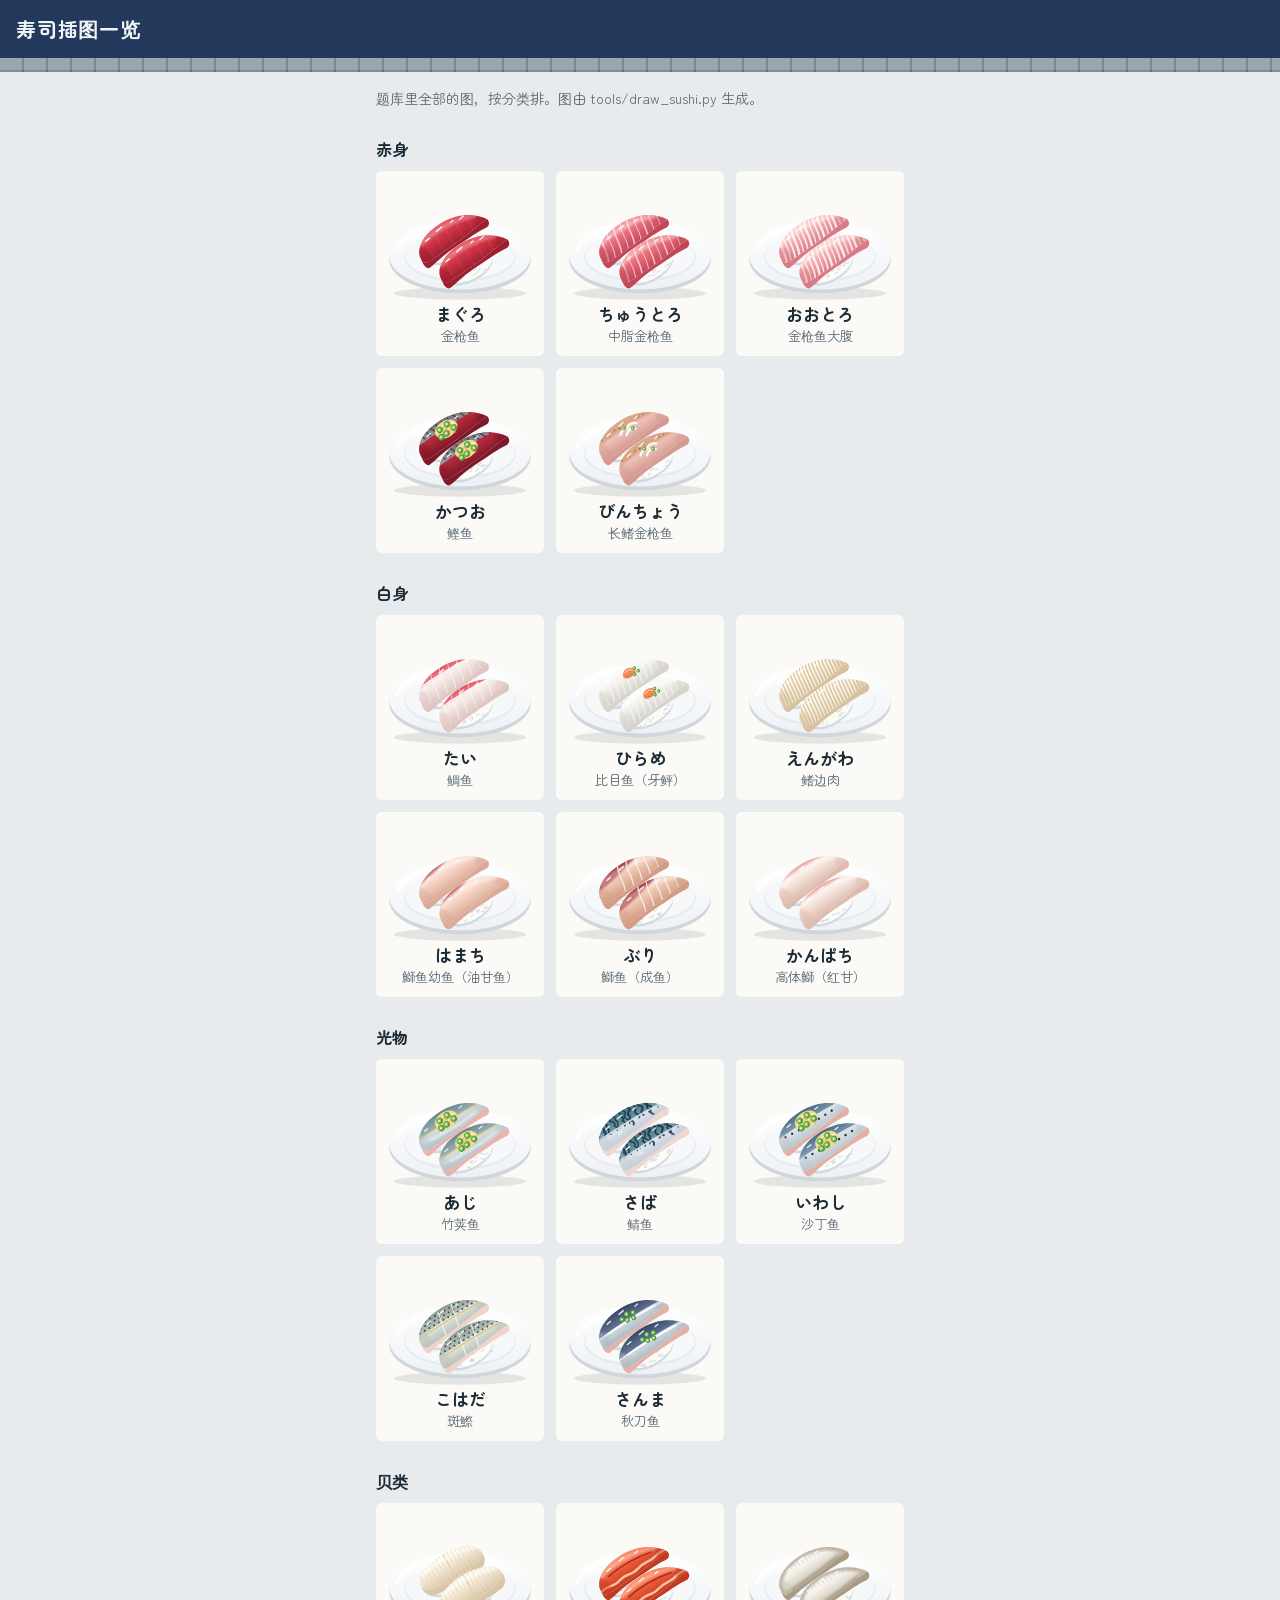
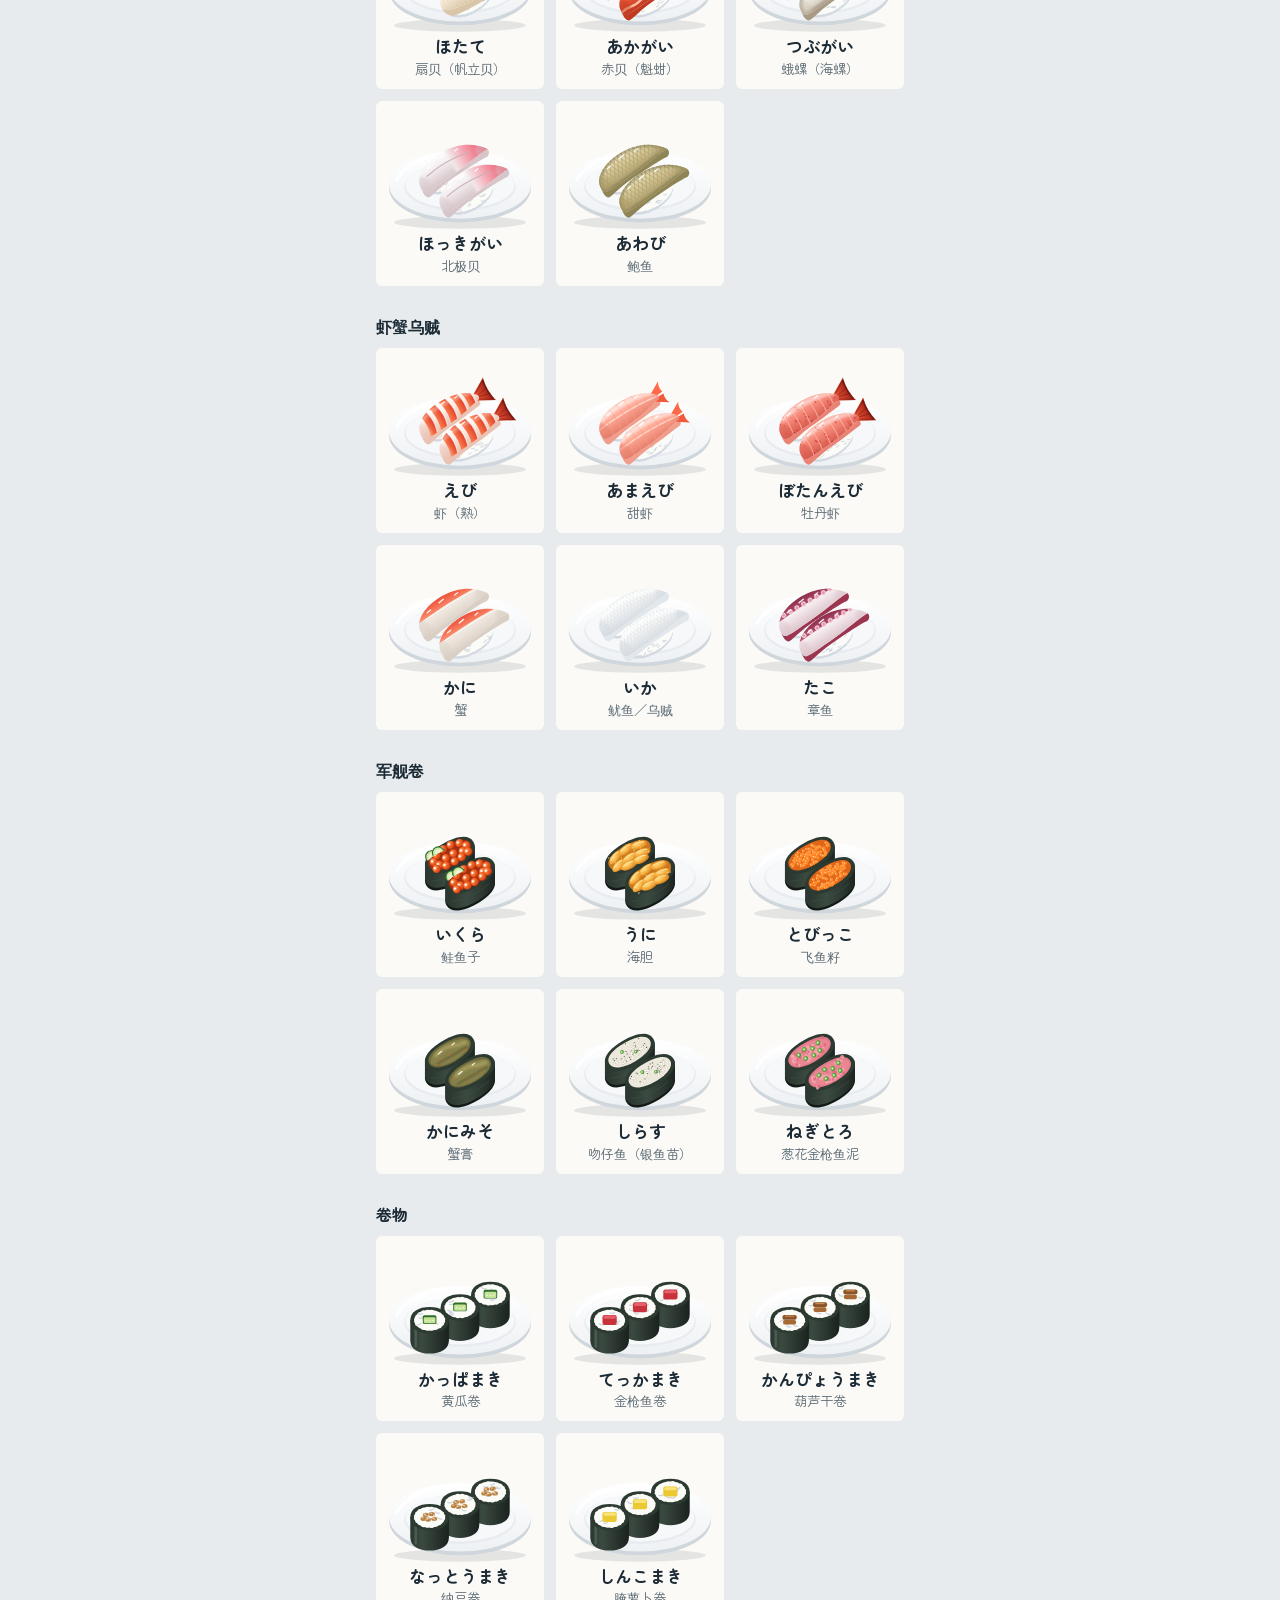
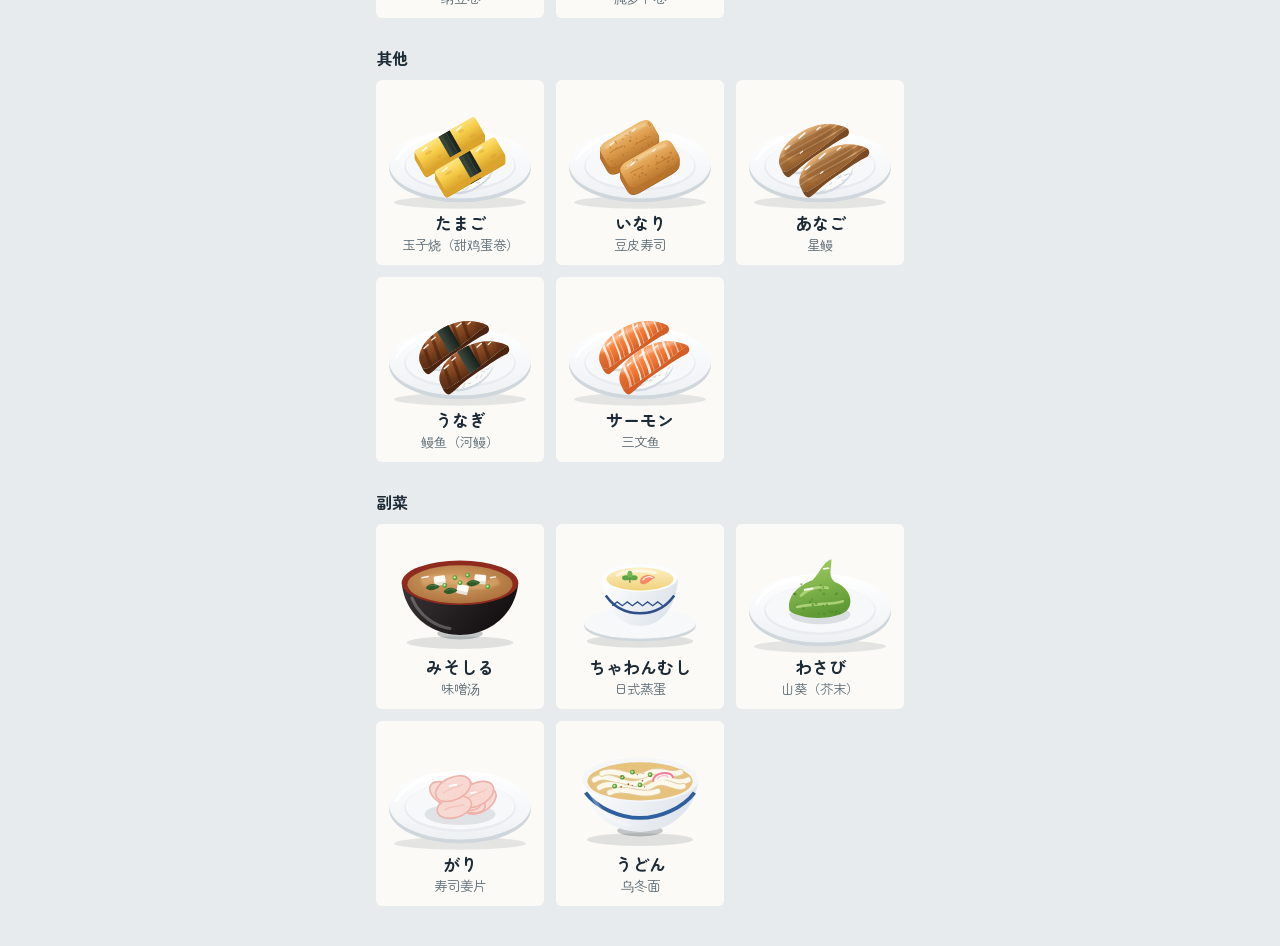
==== samples.html @ 62ec6c69 "回转寿司连线：v0.1 连线、v0.2 叠盘子计分、v0.5 图片模式 - 题库 48 个词、9 个分类，含汉字、罗马字、中英意思、价格档位和小知识 - 手机网页连线游戏：中英双语界面，右边可切换 图" ====
<!doctype html>
<html lang="zh-CN">
<head>
  <meta charset="utf-8">
  <meta name="viewport" content="width=device-width, initial-scale=1">
  <title>寿司插图一览</title>
  <link rel="preconnect" href="https://fonts.googleapis.com">
  <link rel="preconnect" href="https://fonts.gstatic.com" crossorigin>
  <link href="https://fonts.googleapis.com/css2?family=Zen+Maru+Gothic:wght@500;700&display=swap" rel="stylesheet">
  <link rel="stylesheet" href="style.css">
  <style>
    main { padding-bottom: 40px; }
    h2 { font-size: 1rem; margin: 28px 0 10px; }
    .intro { margin: 0; color: var(--muted); font-size: 0.875rem; }
    .grid { display: grid; grid-template-columns: repeat(auto-fill, minmax(150px, 1fr)); gap: 12px; }
    .card { background: var(--porcelain); border-radius: 6px; padding: 8px 8px 10px; text-align: center; color: #1c2b36; }
    .card img { width: 100%; display: block; }
    .card b { font-family: var(--kana-font); font-size: 1.0625rem; }
    .card small { display: block; color: #5c6b75; }
  </style>
</head>
<body>
  <header class="noren"><h1>寿司插图一览</h1></header>
  <div class="belt" aria-hidden="true"></div>
  <main>
    <p class="intro">题库里全部的图，按分类排。图由 tools/draw_sushi.py 生成。</p>
    <div id="list"></div>
  </main>
  <script>
    fetch("data/words.json").then((r) => r.json()).then(({ categories, words }) => {
      const list = document.getElementById("list");
      for (const c of categories) {
        const h = document.createElement("h2");
        h.textContent = c.zh;
        const grid = document.createElement("div");
        grid.className = "grid";
        for (const w of words.filter((w) => w.cat === c.id)) {
          const card = document.createElement("div");
          card.className = "card";
          card.innerHTML = `<img alt=""><b lang="ja"></b><small></small>`;
          card.querySelector("img").src = `img/sushi/${w.id}.svg?v=${Date.now()}`;
          card.querySelector("b").textContent = w.kana;
          card.querySelector("small").textContent = w.zh;
          grid.append(card);
        }
        list.append(h, grid);
      }
    });
  </script>
</body>
</html>
---- style.css ----
:root {
  --steel: #e7ebed;      /* 店里的不锈钢台面 */
  --steel-dark: #9aa5ad;  /* 传送带链节 */
  --surface: #ffffff;
  --ink: #1c2b36;
  --muted: #5c6b75;
  --noren: #23395b;       /* 藍色暖帘 */
  --noren-ink: #f2f5f7;
  --porcelain: #fbfaf7;   /* 盘子的白瓷 */
  --wrong: #8a96a0;

  /* 盘子颜色 = 价格档位，和店里一样 */
  --tier-0: #aab3b9;  /* 白盘，免费 */
  --tier-1: #2b67a8;  /* 蓝 ¥120 */
  --tier-2: #c23b2e;  /* 红 ¥180 */
  --tier-3: #6e4c94;  /* 紫 ¥260 */
  --tier-4: #d9a21b;  /* 金 ¥360 */
  --ok: #3b8657;

  --kana-font: "Zen Maru Gothic", "Hiragino Maru Gothic ProN", "Yu Gothic", sans-serif;
  --body-font: "Zen Maru Gothic", "PingFang SC", "Hiragino Sans GB", "Microsoft YaHei", "Noto Sans SC", sans-serif;
}

@media (prefers-color-scheme: dark) {
  :root {
    --steel: #172028;
    --steel-dark: #3a4853;
    --surface: #22303b;
    --ink: #e6ecef;
    --muted: #9fadb6;
    --noren: #1a2c47;
    --wrong: #6b7882;
  }
}

* { box-sizing: border-box; }

html { -webkit-text-size-adjust: 100%; }

body {
  margin: 0;
  background: var(--steel);
  color: var(--ink);
  font-family: var(--body-font);
  font-size: 16px;
  line-height: 1.5;
  -webkit-tap-highlight-color: transparent;
}

button { font: inherit; color: inherit; cursor: pointer; }

:focus-visible { outline: 3px solid var(--tier-1); outline-offset: 2px; }

/* ---------- 顶部：暖帘 + 传送带 ---------- */

.noren {
  display: flex;
  align-items: center;
  justify-content: space-between;
  gap: 12px;
  padding: calc(14px + env(safe-area-inset-top)) 16px 14px;
  background: var(--noren);
  color: var(--noren-ink);
}

.noren h1 {
  margin: 0;
  font-family: var(--kana-font);
  font-weight: 700;
  font-size: 1.25rem;
  letter-spacing: 0.04em;
}

.belt {
  height: 14px;
  background:
    repeating-linear-gradient(90deg, var(--steel-dark) 0 22px, transparent 22px 24px),
    var(--steel-dark);
  background-color: #7d8991;
  box-shadow: inset 0 -2px 0 rgba(0, 0, 0, 0.15);
}

main {
  max-width: 560px;
  margin: 0 auto;
  padding: 16px 16px calc(112px + env(safe-area-inset-bottom));
}

/* ---------- 切换按钮 ---------- */

.seg {
  display: inline-flex;
  border-radius: 999px;
  padding: 3px;
  background: rgba(127, 140, 150, 0.22);
}

.seg button {
  border: 0;
  background: transparent;
  padding: 4px 12px;
  border-radius: 999px;
  font-size: 0.875rem;
}

.seg button[aria-pressed="true"] {
  background: var(--surface);
  color: var(--ink);
  font-weight: 700;
}

.noren .seg { background: rgba(255, 255, 255, 0.14); }
.noren .seg button { color: var(--noren-ink); }
.noren .seg button[aria-pressed="true"] { background: var(--noren-ink); color: var(--noren); }

.controls .row {
  display: flex;
  flex-wrap: wrap;
  align-items: center;
  gap: 8px 12px;
  font-size: 0.875rem;
  color: var(--muted);
}

.check {
  display: inline-flex;
  align-items: center;
  gap: 6px;
  margin-left: auto;
}

.check input { width: 18px; height: 18px; accent-color: var(--noren); }

.chips {
  display: flex;
  gap: 8px;
  margin: 12px -16px 0;
  padding: 0 16px 4px;
  overflow-x: auto;
  scrollbar-width: none;
}

.chips::-webkit-scrollbar { display: none; }

.chips button {
  flex: none;
  border: 1.5px solid var(--steel-dark);
  background: transparent;
  border-radius: 999px;
  padding: 5px 12px;
  font-size: 0.875rem;
  white-space: nowrap;
}

.chips button[aria-pressed="true"] {
  border-color: var(--noren);
  background: var(--noren);
  color: var(--noren-ink);
}

/* ---------- 一轮 ---------- */

.round { margin-top: 20px; }

.round-head {
  display: flex;
  align-items: center;
  justify-content: space-between;
}

.round-head h2 {
  margin: 0;
  font-size: 1rem;
  font-weight: 700;
}

.dots {
  display: flex;
  gap: 6px;
  margin: 0;
  padding: 0;
  list-style: none;
}

.dots li {
  width: 18px;
  height: 10px;
  border-radius: 50%;
  border: 2px solid var(--steel-dark);
}

.dots li.on {
  border-color: var(--rim);
  background: var(--porcelain);
  box-shadow: inset 0 0 0 1px var(--rim);
}

.hint {
  margin: 4px 0 12px;
  font-size: 0.8125rem;
  color: var(--muted);
}

.board {
  position: relative;
  display: grid;
  grid-template-columns: 1.1fr 1fr;
  column-gap: 32px;
}

.lines {
  position: absolute;
  inset: 0;
  width: 100%;
  height: 100%;
  pointer-events: none;
  overflow: visible;
}

.lines line {
  stroke-width: 4;
  stroke-linecap: round;
  animation: draw 0.35s ease-out both;
}

.lines circle { animation: pop 0.2s ease-out both; }

@keyframes draw {
  from { stroke-dashoffset: var(--len); }
  to { stroke-dashoffset: 0; }
}

@keyframes pop {
  from { r: 0; }
}

.col {
  display: flex;
  flex-direction: column;
  gap: 12px;
  margin: 0;
  padding: 0;
  list-style: none;
}

.col li { display: flex; }

/* 盘子：从侧面看过去的椭圆盘 */
.plate {
  position: relative;
  width: 100%;
  min-height: 60px;
  border: 5px solid var(--rim);
  border-radius: 50%;
  background: var(--porcelain);
  box-shadow:
    inset 0 0 0 3px var(--porcelain),
    inset 0 0 0 4.5px var(--rim),
    0 3px 0 rgba(0, 0, 0, 0.12);
  color: #1c2b36;
  display: flex;
  flex-direction: column;
  align-items: center;
  justify-content: center;
  padding: 4px 6px;
  transition: transform 0.15s ease, box-shadow 0.15s ease;
}

.plate .kana {
  font-family: var(--kana-font);
  font-weight: 700;
  font-size: 1.25rem;
  line-height: 1.2;
  letter-spacing: 0.02em;
}

.plate .kana.long { font-size: 1.05rem; letter-spacing: 0; }

.plate .romaji {
  font-size: 0.75rem;
  color: #5c6b75;
  line-height: 1.2;
}

body:not(.show-romaji) .plate .romaji { display: none; }

.plate[aria-pressed="true"] {
  transform: translateY(-4px) scale(1.04);
  box-shadow:
    inset 0 0 0 3px var(--porcelain),
    inset 0 0 0 4.5px var(--rim),
    0 0 0 3px var(--steel),
    0 0 0 6px var(--rim),
    0 10px 16px rgba(0, 0, 0, 0.25);
}

/* 意思：点餐平板上的小票 */
.tag {
  width: 100%;
  min-height: 60px;
  border: 1.5px solid var(--steel-dark);
  border-radius: 6px;
  background: var(--surface);
  padding: 6px 10px;
  text-align: left;
  font-size: 0.9375rem;
  line-height: 1.3;
  transition: transform 0.15s ease, border-color 0.15s ease;
}

.tag[aria-pressed="true"] {
  border-color: var(--noren);
  box-shadow: 0 0 0 2px var(--noren);
}

@media (prefers-color-scheme: dark) {
  .tag[aria-pressed="true"] { border-color: var(--ink); box-shadow: 0 0 0 2px var(--ink); }
}

/* 图片模式：小票换成插图，每一行高一点，左右两列要一样高才对得齐 */
.board.pic .plate, .board.pic .tag { min-height: 74px; }

.tag.pic {
  display: flex;
  align-items: center;
  justify-content: center;
  padding: 0;
  overflow: hidden;
  background: var(--porcelain);
}

/* 铺满小票，只裁掉盘子上下的空白，寿司就显得大 */
.tag.pic img { width: 100%; height: 74px; object-fit: cover; object-position: 50% 58%; display: block; }

.plate.done, .tag.done { cursor: default; }
.plate.done { box-shadow: inset 0 0 0 3px var(--porcelain), inset 0 0 0 4.5px var(--rim); }
.tag.done {
  border-color: var(--rim);
  border-left-width: 6px;
  padding-left: 6px;
}

.wrong { animation: shake 0.35s ease; }

@keyframes shake {
  20%, 60% { transform: translateX(-5px); }
  40%, 80% { transform: translateX(5px); }
}

/* 盘子转进来：一轮开始时唯一的入场动画 */
.board.enter .plate { animation: slide-in 0.45s cubic-bezier(.2,.8,.3,1) both; }
.board.enter li:nth-child(2) .plate { animation-delay: 0.06s; }
.board.enter li:nth-child(3) .plate { animation-delay: 0.12s; }
.board.enter li:nth-child(4) .plate { animation-delay: 0.18s; }
.board.enter li:nth-child(5) .plate { animation-delay: 0.24s; }

@keyframes slide-in {
  from { transform: translateX(-110vw); }
}

/* ---------- 小知识和本轮总结 ---------- */

.fact {
  min-height: 72px;
  margin-top: 20px;
  padding: 12px 14px;
  border-radius: 6px;
  background: var(--surface);
  border-left: 6px solid var(--rim, var(--steel-dark));
  font-size: 0.9375rem;
}

.fact:empty { visibility: hidden; }

.fact b {
  font-family: var(--kana-font);
  margin-right: 6px;
}

.summary {
  margin-top: 20px;
  padding: 16px;
  border-radius: 6px;
  background: var(--surface);
}

.summary h3 { margin: 0 0 4px; font-size: 1.0625rem; }
.summary p { margin: 0 0 12px; color: var(--muted); font-size: 0.875rem; }

.summary ul { margin: 0 0 16px; padding: 0; list-style: none; }

.summary li {
  display: grid;
  grid-template-columns: 1.25rem 64px 1fr;
  align-items: center;
  column-gap: 8px;
  padding: 8px 0;
  border-top: 1px solid rgba(127, 140, 150, 0.25);
}

.summary .mark { font-weight: 700; }
.summary .thumb { width: 64px; height: 51px; object-fit: contain; border-radius: 4px; background: var(--porcelain); }
.summary .mark.miss { color: var(--tier-2); }
.summary .mark.ok { color: var(--ok); }
.summary .word { font-family: var(--kana-font); font-weight: 700; }
.summary .meta { color: var(--muted); font-size: 0.8125rem; }

.primary {
  width: 100%;
  border: 0;
  border-radius: 999px;
  padding: 12px;
  background: var(--noren);
  color: var(--noren-ink);
  font-weight: 700;
  font-size: 1rem;
}

@media (prefers-color-scheme: dark) {
  .primary { background: var(--noren-ink); color: var(--noren); }
}

.empty { color: var(--muted); }

/* 答错过、转回来的盘子 */
.plate .again {
  position: absolute;
  top: -9px;
  right: 6px;
  padding: 0 6px;
  border-radius: 999px;
  background: var(--noren);
  color: var(--noren-ink);
  font-size: 0.6875rem;
  line-height: 1.6;
}

.fact .price {
  display: inline-block;
  margin-right: 8px;
  padding: 0 6px;
  border-radius: 999px;
  background: var(--rim);
  color: #fff;
  font-size: 0.75rem;
  font-weight: 700;
  vertical-align: 0.1em;
}

/* ---------- 底部托盘：叠起来的盘子 ---------- */

.tray {
  position: fixed;
  left: 0;
  right: 0;
  bottom: 0;
  z-index: 5;
  display: flex;
  align-items: center;
  gap: 14px;
  padding: 10px 16px calc(10px + env(safe-area-inset-bottom));
  background: var(--surface);
  border-top: 1px solid rgba(127, 140, 150, 0.3);
}

.stack {
  position: relative;
  flex: none;
  width: 56px;
  height: 60px;
}

.stack span {
  position: absolute;
  left: 2px;
  width: 52px;
  height: 14px;
  border-radius: 50%;
  border: 3px solid var(--rim);
  background: var(--porcelain);
  box-shadow: 0 1px 0 rgba(0, 0, 0, 0.18);
}

.stack span.drop { animation: drop 0.35s cubic-bezier(.3,1.4,.5,1) both; }

@keyframes drop {
  from { transform: translateY(-40px); opacity: 0; }
}

.tray-text {
  display: flex;
  flex-direction: column;
  line-height: 1.3;
}

.tray-text b { font-size: 1.0625rem; }
.tray-text span { color: var(--muted); font-size: 0.875rem; font-variant-numeric: tabular-nums; }

.tray .primary {
  width: auto;
  margin-left: auto;
  padding: 8px 20px;
  display: flex;
  flex-direction: column;
  align-items: center;
  line-height: 1.2;
}

.tray .primary span { font-family: var(--kana-font); }
.tray .primary small { font-weight: 500; font-size: 0.6875rem; opacity: 0.8; }
.primary:disabled { opacity: 0.4; cursor: default; }

/* ---------- 结账单 ---------- */

.bill {
  width: min(420px, calc(100vw - 32px));
  border: 0;
  border-radius: 6px;
  padding: 24px 20px 20px;
  background: var(--porcelain);
  color: #1c2b36;
  border-top: 8px solid var(--noren);
}

.bill::backdrop { background: rgba(10, 20, 30, 0.55); }

.bill h2 {
  margin: 0;
  font-family: var(--kana-font);
  font-size: 1.5rem;
  letter-spacing: 0.08em;
}

.bill .sub { margin: 4px 0 16px; color: #5c6b75; font-size: 0.875rem; }

.bill table {
  width: 100%;
  border-collapse: collapse;
  font-variant-numeric: tabular-nums;
  font-size: 0.9375rem;
}

.bill td, .bill th { padding: 8px 0; border-bottom: 1px dashed #c3cbd0; text-align: left; }
.bill td:nth-child(2) { color: #5c6b75; }
.bill td:last-child { text-align: right; }

.bill tfoot th, .bill tfoot td {
  border-bottom: 0;
  border-top: 2px solid #1c2b36;
  font-size: 1.125rem;
  font-weight: 700;
}

.bill .swatch {
  display: inline-block;
  width: 22px;
  height: 9px;
  margin-right: 8px;
  border-radius: 50%;
  border: 3px solid var(--rim);
  vertical-align: 0.05em;
}

.bill .note { margin: 10px 0 0; color: #5c6b75; font-size: 0.8125rem; }
.bill .note:empty { display: none; }

.bill .actions { display: flex; flex-direction: column; gap: 8px; margin-top: 20px; }

.bill .primary { background: var(--noren); color: var(--noren-ink); }

.ghost {
  border: 0;
  background: transparent;
  padding: 10px;
  color: #5c6b75;
  font-size: 0.9375rem;
}

@media (prefers-reduced-motion: reduce) {
  *, *::before, *::after { animation: none !important; transition: none !important; }
}
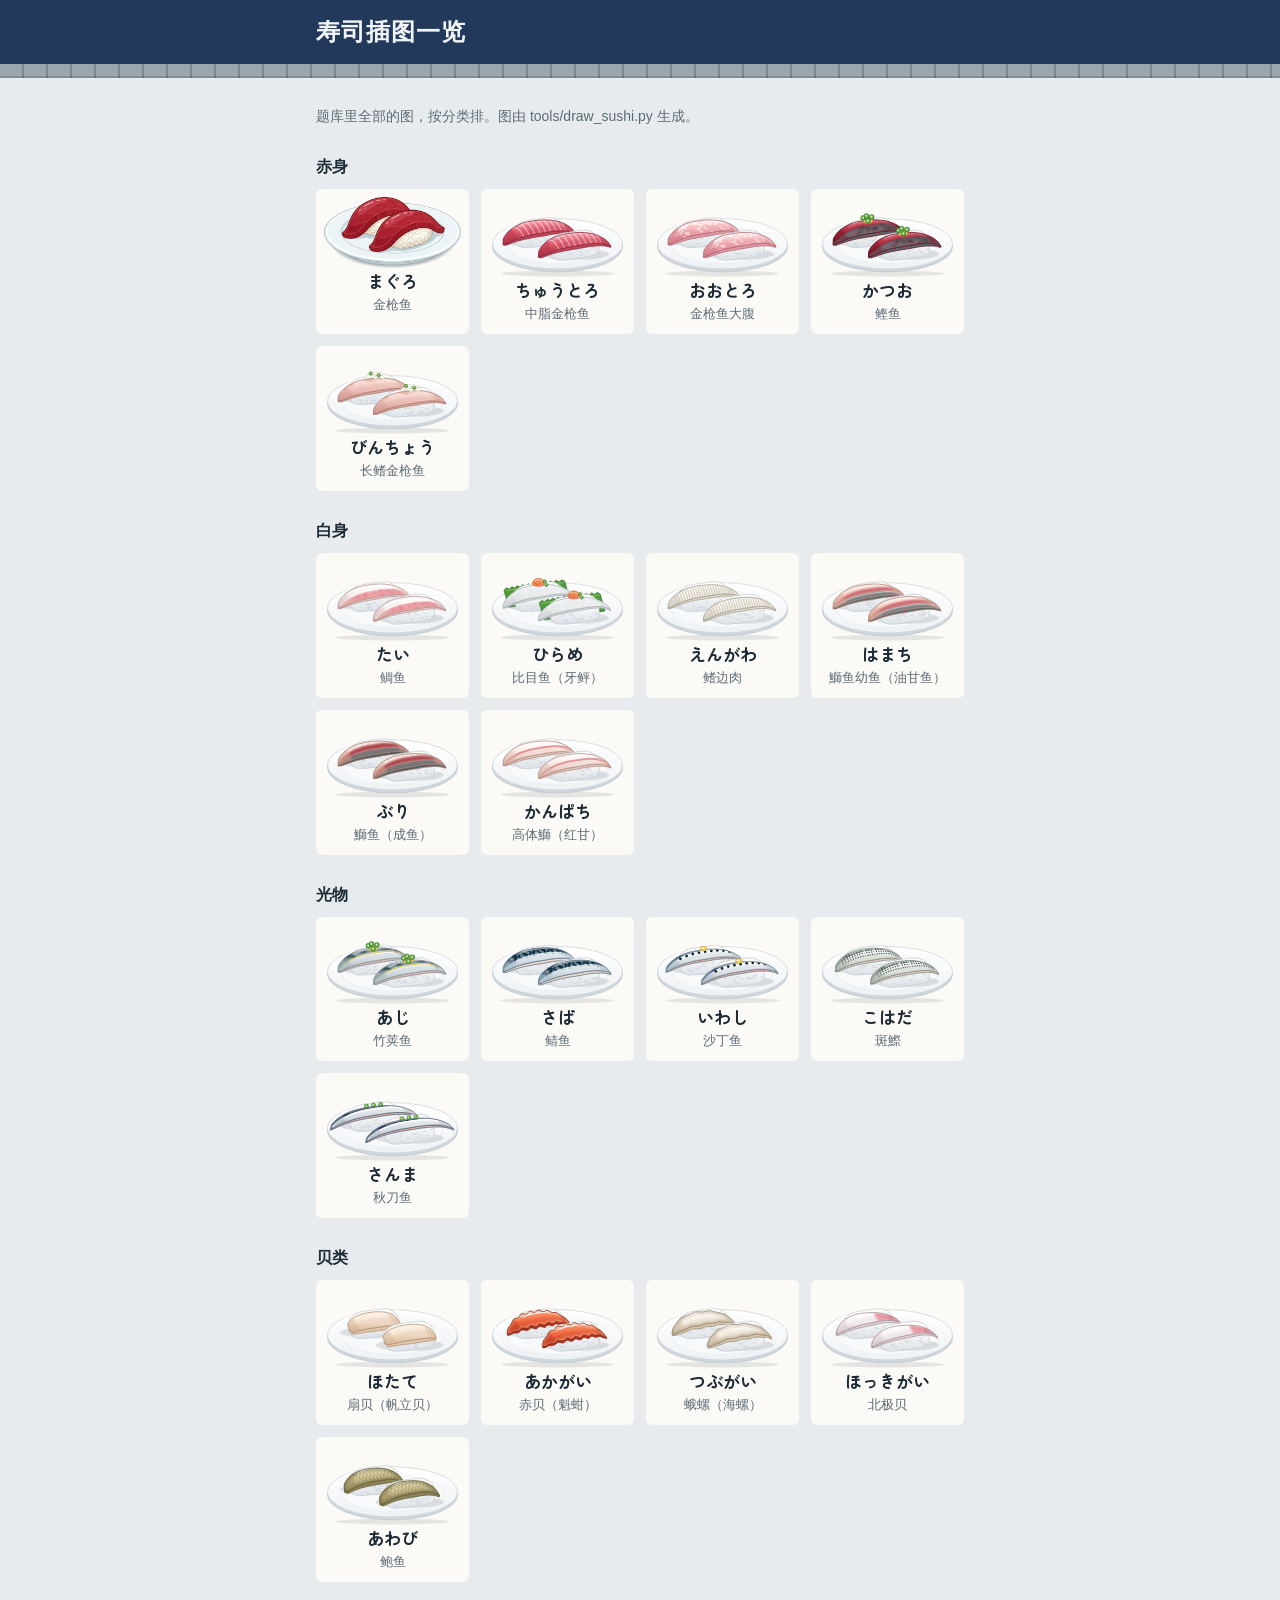
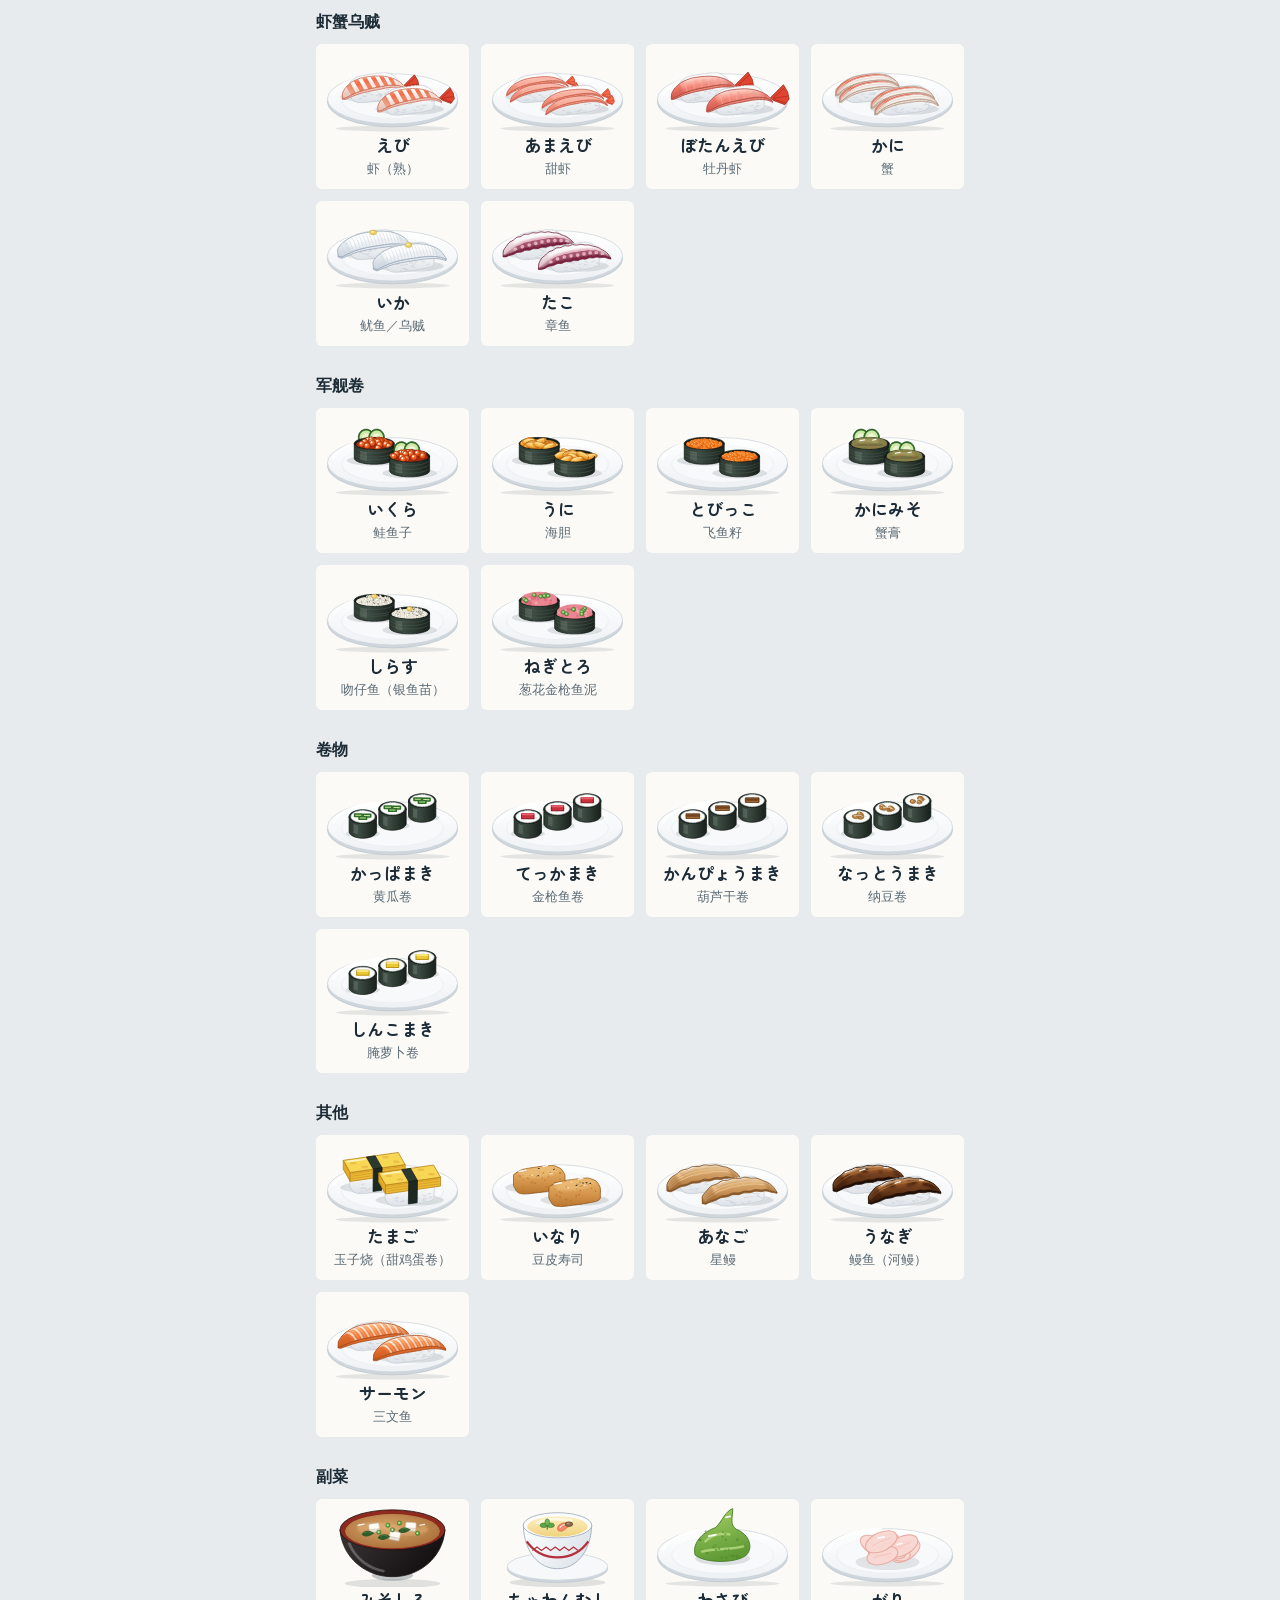
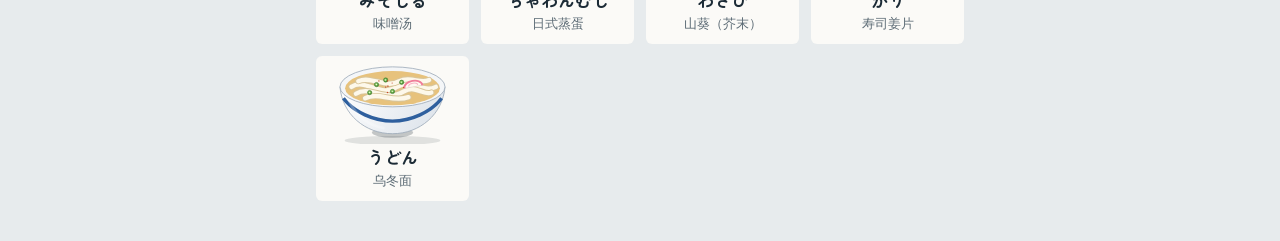
==== commit 8a12ae4a: "加 Gemini 批量生成插图的脚本和提示词；游戏支持 WebP 插图 - docs/gemini-prompts.md：统一风格的提示词 + 48 个词的描述（来自第二轮调研的辨认特征） - too" ====
--- a/samples.html
+++ b/samples.html
@@ -27,7 +27,10 @@
     <div id="list"></div>
   </main>
   <script>
-    fetch("data/words.json").then((r) => r.json()).then(({ categories, words }) => {
+    Promise.all([
+      fetch("data/words.json").then((r) => r.json()),
+      fetch("data/images.json").then((r) => (r.ok ? r.json() : [])).catch(() => []),
+    ]).then(([{ categories, words }, webp]) => {
       const list = document.getElementById("list");
       for (const c of categories) {
         const h = document.createElement("h2");
@@ -38,7 +41,7 @@
           const card = document.createElement("div");
           card.className = "card";
           card.innerHTML = `<img alt=""><b lang="ja"></b><small></small>`;
-          card.querySelector("img").src = `img/sushi/${w.id}.svg?v=${Date.now()}`;
+          card.querySelector("img").src = `img/sushi/${w.id}.${webp.includes(w.id) ? "webp" : "svg"}?v=${Date.now()}`;
           card.querySelector("b").textContent = w.kana;
           card.querySelector("small").textContent = w.zh;
           grid.append(card);
--- a/style.css
+++ b/style.css
@@ -17,9 +17,18 @@
   --tier-4: #d9a21b;  /* 金 ¥360 */
   --ok: #3b8657;
 
+  /* 按语言分开用字体：Zen Maru Gothic 是日文字体，没有很多简体字，
+     共用的汉字也会画成日文字形，所以中文一律用系统的简体中文字体 */
   --kana-font: "Zen Maru Gothic", "Hiragino Maru Gothic ProN", "Yu Gothic", sans-serif;
-  --body-font: "Zen Maru Gothic", "PingFang SC", "Hiragino Sans GB", "Microsoft YaHei", "Noto Sans SC", sans-serif;
-}
+  --zh-font: "PingFang SC", "Hiragino Sans GB", "Microsoft YaHei", "Noto Sans SC", "Noto Sans CJK SC", "Source Han Sans SC", sans-serif;
+  --en-font: "Zen Maru Gothic", var(--zh-font);
+}
+
+:root { color-scheme: light dark; }
+
+:lang(zh) { font-family: var(--zh-font); }
+:lang(en) { font-family: var(--en-font); }
+:lang(ja) { font-family: var(--kana-font); }
 
 @media (prefers-color-scheme: dark) {
   :root {
@@ -41,7 +50,6 @@
   margin: 0;
   background: var(--steel);
   color: var(--ink);
-  font-family: var(--body-font);
   font-size: 16px;
   line-height: 1.5;
   -webkit-tap-highlight-color: transparent;
@@ -65,7 +73,6 @@
 
 .noren h1 {
   margin: 0;
-  font-family: var(--kana-font);
   font-weight: 700;
   font-size: 1.25rem;
   letter-spacing: 0.04em;
@@ -317,20 +324,21 @@
   .tag[aria-pressed="true"] { border-color: var(--ink); box-shadow: 0 0 0 2px var(--ink); }
 }
 
-/* 图片模式：小票换成插图，每一行高一点，左右两列要一样高才对得齐 */
-.board.pic .plate, .board.pic .tag { min-height: 74px; }
-
+/* 图片模式：小票换成插图，左右两列要一样高才对得齐 */
+.board.pic .plate, .board.pic .tag { min-height: 66px; }
+
+/* 图完整显示、透明底，不加框；选中和连对时才出现边框 */
 .tag.pic {
   display: flex;
   align-items: center;
   justify-content: center;
   padding: 0;
-  overflow: hidden;
-  background: var(--porcelain);
-}
-
-/* 铺满小票，只裁掉盘子上下的空白，寿司就显得大 */
-.tag.pic img { width: 100%; height: 74px; object-fit: cover; object-position: 50% 58%; display: block; }
+  background: transparent;
+  border-color: transparent;
+}
+
+.tag.pic img { width: 100%; height: 62px; object-fit: contain; display: block; }
+.tag.pic[aria-pressed="true"] { border-color: var(--noren); }
 
 .plate.done, .tag.done { cursor: default; }
 .plate.done { box-shadow: inset 0 0 0 3px var(--porcelain), inset 0 0 0 4.5px var(--rim); }
@@ -399,7 +407,7 @@
 }
 
 .summary .mark { font-weight: 700; }
-.summary .thumb { width: 64px; height: 51px; object-fit: contain; border-radius: 4px; background: var(--porcelain); }
+.summary .thumb { width: 64px; height: 46px; object-fit: contain; }
 .summary .mark.miss { color: var(--tier-2); }
 .summary .mark.ok { color: var(--ok); }
 .summary .word { font-family: var(--kana-font); font-weight: 700; }
@@ -576,6 +584,43 @@
   font-size: 0.9375rem;
 }
 
+/* ---------- 电脑宽屏 ---------- */
+
+/* 有鼠标的设备：悬停时给一点反馈 */
+@media (hover: hover) {
+  .plate:not(.done):not([aria-pressed="true"]):hover { transform: translateY(-2px); }
+  .tag:not(.done):not([aria-pressed="true"]):hover { border-color: var(--muted); }
+  .chips button:not([aria-pressed="true"]):hover { border-color: var(--muted); }
+}
+
+/* 内容区放宽、字和盘子放大；顶栏和底部托盘的内容跟内容区对齐，不再贴着屏幕两边 */
+@media (min-width: 720px) {
+  main { max-width: 680px; padding-top: 28px; }
+
+  .noren, .tray {
+    padding-left: max(16px, calc((100vw - 680px) / 2 + 16px));
+    padding-right: max(16px, calc((100vw - 680px) / 2 + 16px));
+  }
+
+  .noren h1 { font-size: 1.5rem; }
+
+  /* 分类不用横向滚动，全部排开 */
+  .chips { flex-wrap: wrap; margin: 14px 0 0; padding: 0; }
+
+  .board { column-gap: 56px; }
+  .col { gap: 14px; }
+  .plate, .tag { min-height: 68px; }
+  .plate { max-width: 260px; }  /* 太宽的话椭圆会被拉扁 */
+  .plate .kana { font-size: 1.5rem; }
+  .plate .kana.long { font-size: 1.25rem; }
+  .tag { font-size: 1.0625rem; padding: 8px 14px; }
+
+  .board.pic .plate, .board.pic .tag { min-height: 84px; }
+  .tag.pic img { height: 80px; }
+
+  .fact { font-size: 1rem; }
+}
+
 @media (prefers-reduced-motion: reduce) {
   *, *::before, *::after { animation: none !important; transition: none !important; }
 }
